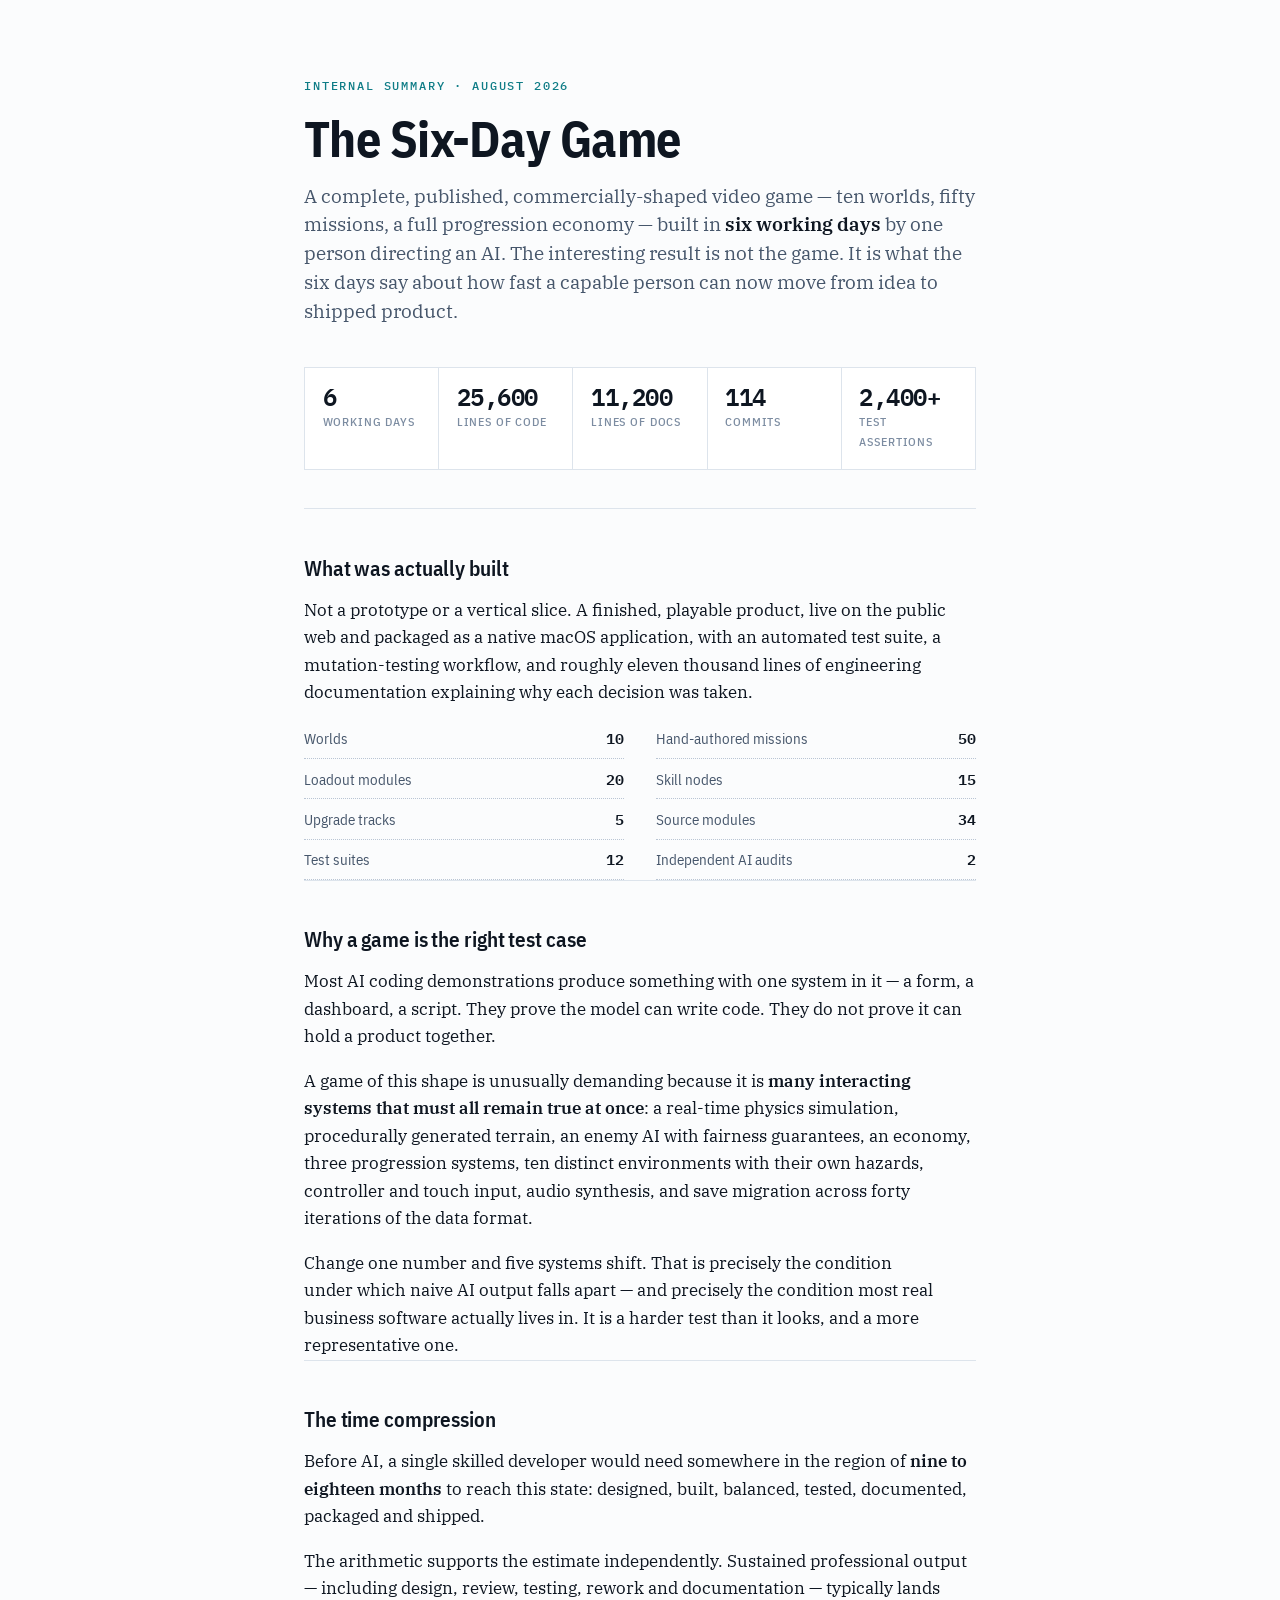
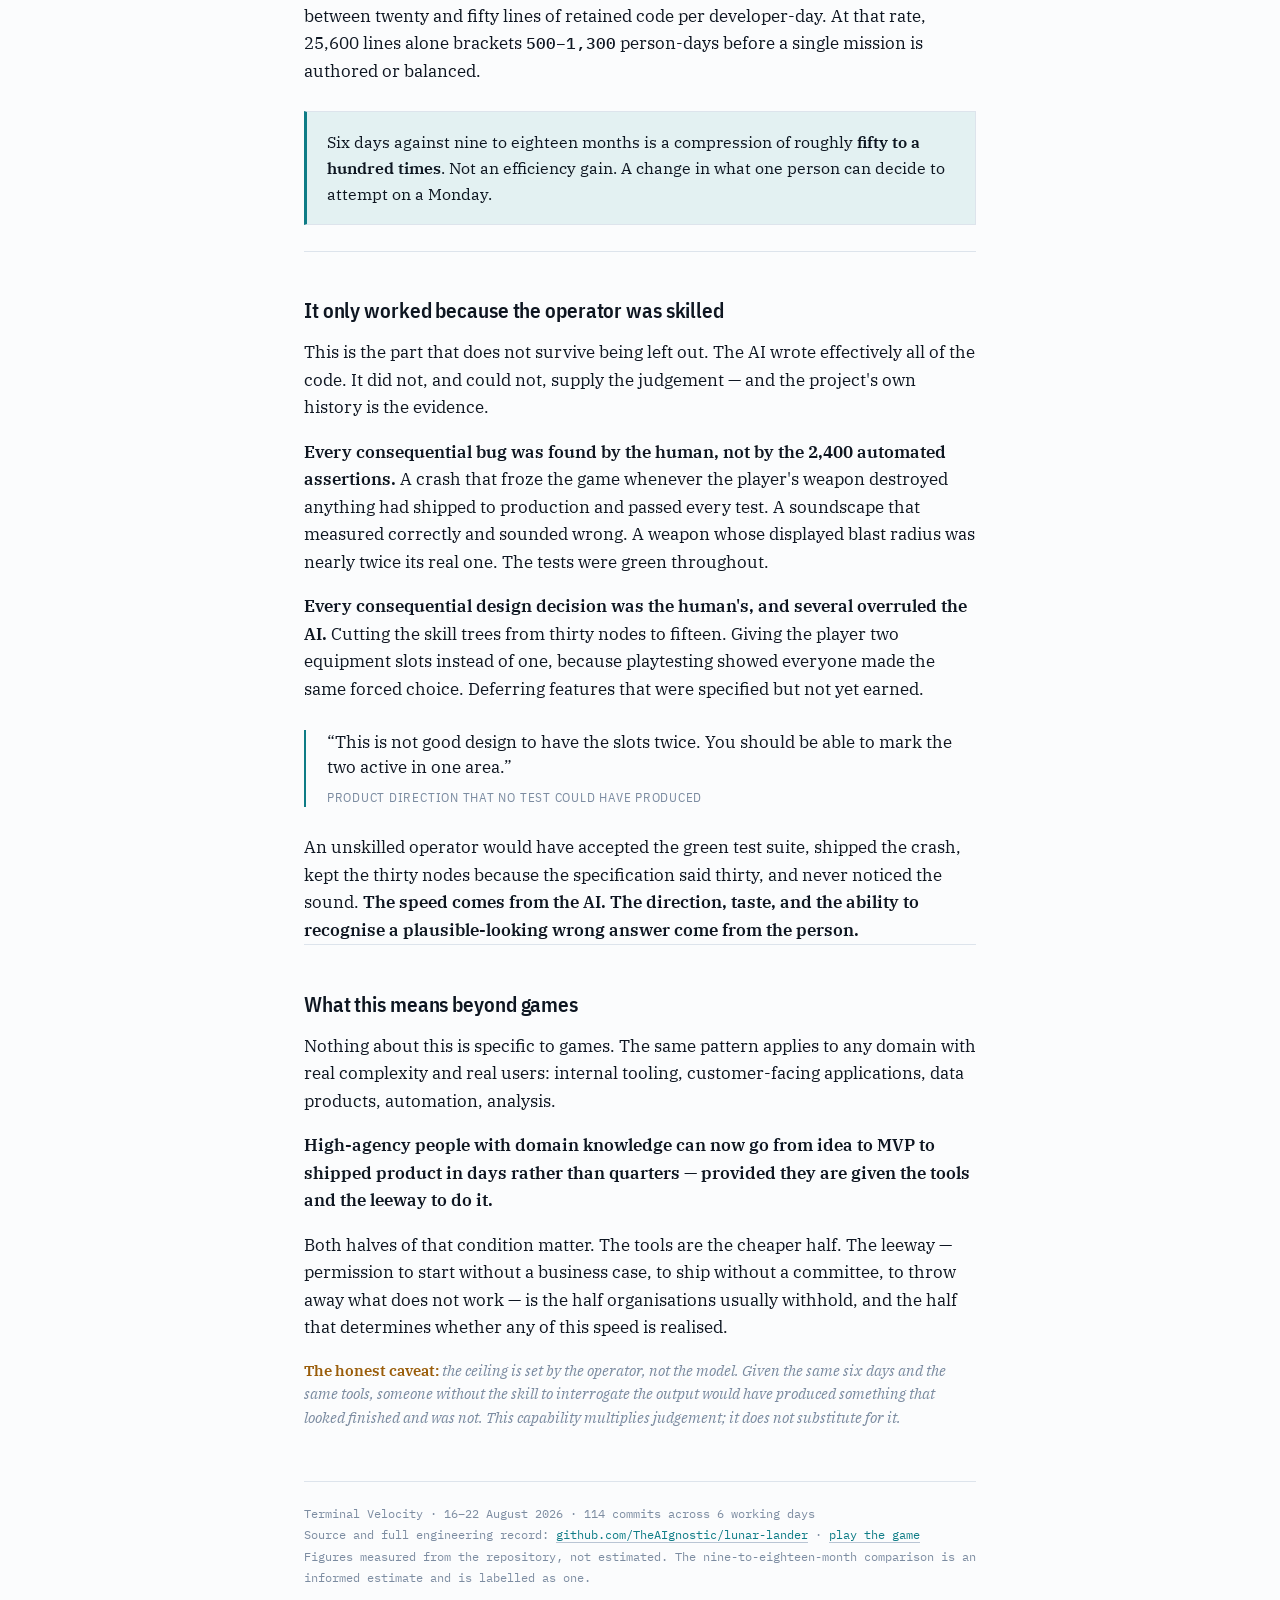
==== docs/six-day-game.html @ 55d77eef "docs: The Six-Day Game — a case-study summary of the project A short management summary of what this" ====
<!DOCTYPE html>
<html lang="en">
<head>
<meta charset="utf-8">
<meta name="viewport" content="width=device-width, initial-scale=1">
<title>The Six-Day Game — Terminal Velocity</title>
<meta name="description" content="A complete, published video game built in six working days by one person directing an AI — and what that says about moving from idea to shipped product.">
<meta name="theme-color" content="#0B1119">
<link rel="icon" href="data:image/svg+xml,<svg xmlns='http://www.w3.org/2000/svg' viewBox='0 0 32 32'><text y='26' font-size='26'>🚀</text></svg>">
<meta property="og:title" content="The Six-Day Game">
<meta property="og:description" content="Ten worlds, fifty missions, 25,600 lines of tested code — built in six working days.">
<meta property="og:type" content="article">
<link rel="preconnect" href="https://fonts.googleapis.com">
<link rel="preconnect" href="https://fonts.gstatic.com" crossorigin>
<link rel="stylesheet" href="https://fonts.googleapis.com/css2?family=IBM+Plex+Mono:wght@400;500;600&family=IBM+Plex+Sans+Condensed:wght@500;600;700&family=IBM+Plex+Serif:ital,wght@0,400;0,600;1,400&display=swap">
</head>
<body>

<style>
  :root {
    --ground:      #FBFCFD;
    --surface:     #FFFFFF;
    --ink:         #0E1621;
    --ink-soft:    #46566B;
    --ink-faint:   #7C8CA1;
    --rule:        #DDE4EC;
    --rule-strong: #B9C5D4;
    --accent:      #0E7C86;
    --accent-soft: #E3F1F2;
    --caution:     #9A5D0A;

    --display: "IBM Plex Sans Condensed", "Helvetica Neue", Arial, sans-serif;
    --body:    "IBM Plex Serif", Georgia, "Times New Roman", serif;
    --mono:    "IBM Plex Mono", ui-monospace, "SF Mono", Menlo, monospace;
  }

  @media (prefers-color-scheme: dark) {
    :root:not([data-theme="light"]) {
      --ground:      #0B1119;
      --surface:     #121B26;
      --ink:         #E7EEF6;
      --ink-soft:    #A2B3C6;
      --ink-faint:   #74879C;
      --rule:        #223040;
      --rule-strong: #35485D;
      --accent:      #5FD8E4;
      --accent-soft: #142A31;
      --caution:     #E0A24B;
    }
  }

  :root[data-theme="dark"] {
    --ground:      #0B1119;
    --surface:     #121B26;
    --ink:         #E7EEF6;
    --ink-soft:    #A2B3C6;
    --ink-faint:   #74879C;
    --rule:        #223040;
    --rule-strong: #35485D;
    --accent:      #5FD8E4;
    --accent-soft: #142A31;
    --caution:     #E0A24B;
  }

  * { box-sizing: border-box; }

  body {
    margin: 0;
    background: var(--ground);
    color: var(--ink);
    font-family: var(--body);
    font-size: 17px;
    line-height: 1.62;
    -webkit-font-smoothing: antialiased;
  }

  .wrap {
    max-width: 47rem;
    margin: 0 auto;
    padding: clamp(2.5rem, 6vw, 5rem) clamp(1.2rem, 5vw, 2.5rem) 5rem;
  }

  .eyebrow {
    font-family: var(--mono);
    font-size: 0.72rem;
    font-weight: 500;
    letter-spacing: 0.16em;
    text-transform: uppercase;
    color: var(--accent);
    margin: 0 0 1.1rem;
  }

  h1 {
    font-family: var(--display);
    font-weight: 700;
    font-size: clamp(2.1rem, 6.5vw, 3.1rem);
    line-height: 1.06;
    letter-spacing: -0.015em;
    text-wrap: balance;
    margin: 0 0 1rem;
  }

  .standfirst {
    font-size: 1.16rem;
    line-height: 1.55;
    color: var(--ink-soft);
    margin: 0 0 2.6rem;
    text-wrap: pretty;
  }
  .standfirst strong { color: var(--ink); font-weight: 600; }

  h2 {
    font-family: var(--display);
    font-weight: 600;
    font-size: 1.34rem;
    letter-spacing: -0.005em;
    text-wrap: balance;
    margin: 0 0 0.7rem;
    padding-top: 2.6rem;
    border-top: 1px solid var(--rule);
  }

  section { display: block; }
  p { margin: 0 0 1.05rem; text-wrap: pretty; }
  p:last-child { margin-bottom: 0; }
  strong { font-weight: 600; }
  em { font-style: italic; color: var(--ink-soft); }

  .num {
    font-family: var(--mono);
    font-variant-numeric: tabular-nums;
    font-weight: 500;
    font-size: 0.95em;
  }

  /* ---- the measured band ---- */
  .figures {
    display: flex;
    flex-wrap: wrap;
    border: 1px solid var(--rule);
    border-width: 1px 0 0 1px;
    margin: 0 0 2.4rem;
  }
  .fig {
    flex: 1 1 8rem;
    background: var(--surface);
    border: 1px solid var(--rule);
    border-width: 0 1px 1px 0;
    padding: 1rem 1.1rem 1.05rem;
    display: flex;
    flex-direction: column;
    gap: 0.28rem;
  }
  .fig b {
    font-family: var(--mono);
    font-variant-numeric: tabular-nums;
    font-weight: 600;
    font-size: 1.5rem;
    line-height: 1;
    letter-spacing: -0.02em;
    color: var(--ink);
  }
  .fig span {
    font-family: var(--display);
    font-size: 0.76rem;
    font-weight: 500;
    letter-spacing: 0.07em;
    text-transform: uppercase;
    color: var(--ink-faint);
  }

  /* ---- inventory list ---- */
  .built {
    list-style: none;
    margin: 1.3rem 0 0;
    padding: 0;
    display: grid;
    grid-template-columns: repeat(auto-fit, minmax(13rem, 1fr));
    gap: 0.55rem 2rem;
  }
  .built li {
    display: flex;
    justify-content: space-between;
    align-items: baseline;
    gap: 1rem;
    padding-bottom: 0.4rem;
    border-bottom: 1px dotted var(--rule-strong);
    font-family: var(--display);
    font-size: 0.93rem;
    color: var(--ink-soft);
  }
  .built li b {
    font-family: var(--mono);
    font-variant-numeric: tabular-nums;
    font-weight: 600;
    color: var(--ink);
  }

  /* ---- pull quote ---- */
  blockquote {
    margin: 1.7rem 0;
    padding: 0 0 0 1.3rem;
    border-left: 2px solid var(--accent);
    font-size: 1.05rem;
    line-height: 1.5;
    color: var(--ink);
  }
  blockquote p { margin: 0 0 0.45rem; }
  blockquote cite {
    display: block;
    font-family: var(--display);
    font-style: normal;
    font-size: 0.8rem;
    letter-spacing: 0.06em;
    text-transform: uppercase;
    color: var(--ink-faint);
  }

  .callout {
    background: var(--accent-soft);
    border: 1px solid var(--rule);
    border-left: 3px solid var(--accent);
    padding: 1.05rem 1.25rem;
    margin: 1.6rem 0;
    font-size: 1.01rem;
  }
  .callout p { margin: 0; }

  .note {
    font-size: 0.92rem;
    color: var(--ink-faint);
    font-style: italic;
  }
  .note b { color: var(--caution); font-style: normal; font-weight: 600; }

  footer {
    margin-top: 3.2rem;
    padding-top: 1.3rem;
    border-top: 1px solid var(--rule);
    font-family: var(--mono);
    font-size: 0.78rem;
    line-height: 1.7;
    color: var(--ink-faint);
  }
  footer a { color: var(--accent); text-decoration: none; border-bottom: 1px solid var(--rule-strong); }
  footer a:hover, footer a:focus-visible { border-bottom-color: var(--accent); }
  a:focus-visible { outline: 2px solid var(--accent); outline-offset: 3px; }
</style>

<div class="wrap">

  <p class="eyebrow">Internal summary · August 2026</p>
  <h1>The Six-Day Game</h1>
  <p class="standfirst">A complete, published, commercially-shaped video game — ten worlds, fifty
  missions, a full progression economy — built in <strong>six working days</strong> by one person
  directing an AI. The interesting result is not the game. It is what the six days say about how
  fast a capable person can now move from idea to shipped product.</p>

  <div class="figures">
    <div class="fig"><b>6</b><span>working days</span></div>
    <div class="fig"><b>25,600</b><span>lines of code</span></div>
    <div class="fig"><b>11,200</b><span>lines of docs</span></div>
    <div class="fig"><b>114</b><span>commits</span></div>
    <div class="fig"><b>2,400+</b><span>test assertions</span></div>
  </div>

  <section>
    <h2>What was actually built</h2>
    <p>Not a prototype or a vertical slice. A finished, playable product, live on the public web and
    packaged as a native macOS application, with an automated test suite, a mutation-testing
    workflow, and roughly eleven thousand lines of engineering documentation explaining why each
    decision was taken.</p>
    <ul class="built">
      <li>Worlds <b>10</b></li>
      <li>Hand-authored missions <b>50</b></li>
      <li>Loadout modules <b>20</b></li>
      <li>Skill nodes <b>15</b></li>
      <li>Upgrade tracks <b>5</b></li>
      <li>Source modules <b>34</b></li>
      <li>Test suites <b>12</b></li>
      <li>Independent AI audits <b>2</b></li>
    </ul>
  </section>

  <section>
    <h2>Why a game is the right test case</h2>
    <p>Most AI coding demonstrations produce something with one system in it — a form, a dashboard, a
    script. They prove the model can write code. They do not prove it can hold a product together.</p>
    <p>A game of this shape is unusually demanding because it is <strong>many interacting systems that
    must all remain true at once</strong>: a real-time physics simulation, procedurally generated
    terrain, an enemy AI with fairness guarantees, an economy, three progression systems, ten distinct
    environments with their own hazards, controller and touch input, audio synthesis, and save
    migration across forty iterations of the data format.</p>
    <p>Change one number and five systems shift. That is precisely the condition under which naive AI
    output falls apart — and precisely the condition most real business software actually lives in.
    It is a harder test than it looks, and a more representative one.</p>
  </section>

  <section>
    <h2>The time compression</h2>
    <p>Before AI, a single skilled developer would need somewhere in the region of <strong>nine to
    eighteen months</strong> to reach this state: designed, built, balanced, tested, documented,
    packaged and shipped.</p>
    <p>The arithmetic supports the estimate independently. Sustained professional output — including
    design, review, testing, rework and documentation — typically lands between twenty and fifty
    lines of retained code per developer-day. At that rate, 25,600 lines alone brackets
    <span class="num">500–1,300</span> person-days before a single mission is authored or balanced.</p>
    <div class="callout">
      <p>Six days against nine to eighteen months is a compression of roughly <strong>fifty to a
      hundred times</strong>. Not an efficiency gain. A change in what one person can decide to
      attempt on a Monday.</p>
    </div>
  </section>

  <section>
    <h2>It only worked because the operator was skilled</h2>
    <p>This is the part that does not survive being left out. The AI wrote effectively all of the
    code. It did not, and could not, supply the judgement — and the project's own history is the
    evidence.</p>
    <p><strong>Every consequential bug was found by the human, not by the 2,400 automated
    assertions.</strong> A crash that froze the game whenever the player's weapon destroyed anything
    had shipped to production and passed every test. A soundscape that measured correctly and sounded
    wrong. A weapon whose displayed blast radius was nearly twice its real one. The tests were green
    throughout.</p>
    <p><strong>Every consequential design decision was the human's, and several overruled the AI.</strong>
    Cutting the skill trees from thirty nodes to fifteen. Giving the player two equipment slots
    instead of one, because playtesting showed everyone made the same forced choice. Deferring
    features that were specified but not yet earned.</p>
    <blockquote>
      <p>“This is not good design to have the slots twice. You should be able to mark the two active
      in one area.”</p>
      <cite>Product direction that no test could have produced</cite>
    </blockquote>
    <p>An unskilled operator would have accepted the green test suite, shipped the crash, kept the
    thirty nodes because the specification said thirty, and never noticed the sound. <strong>The
    speed comes from the AI. The direction, taste, and the ability to recognise a plausible-looking
    wrong answer come from the person.</strong></p>
  </section>

  <section>
    <h2>What this means beyond games</h2>
    <p>Nothing about this is specific to games. The same pattern applies to any domain with real
    complexity and real users: internal tooling, customer-facing applications, data products,
    automation, analysis.</p>
    <p><strong>High-agency people with domain knowledge can now go from idea to MVP to shipped
    product in days rather than quarters — provided they are given the tools and the leeway to do
    it.</strong></p>
    <p>Both halves of that condition matter. The tools are the cheaper half. The leeway — permission
    to start without a business case, to ship without a committee, to throw away what does not work —
    is the half organisations usually withhold, and the half that determines whether any of this
    speed is realised.</p>
    <p class="note"><b>The honest caveat:</b> the ceiling is set by the operator, not the model. Given
    the same six days and the same tools, someone without the skill to interrogate the output would
    have produced something that looked finished and was not. This capability multiplies judgement;
    it does not substitute for it.</p>
  </section>

  <footer>
    Terminal Velocity · 16–22 August 2026 · 114 commits across 6 working days<br>
    Source and full engineering record: <a href="https://github.com/TheAIgnostic/lunar-lander">github.com/TheAIgnostic/lunar-lander</a> · <a href="../">play the game</a><br>
    Figures measured from the repository, not estimated. The nine-to-eighteen-month
    comparison is an informed estimate and is labelled as one.
  </footer>

</div>
</body>
</html>
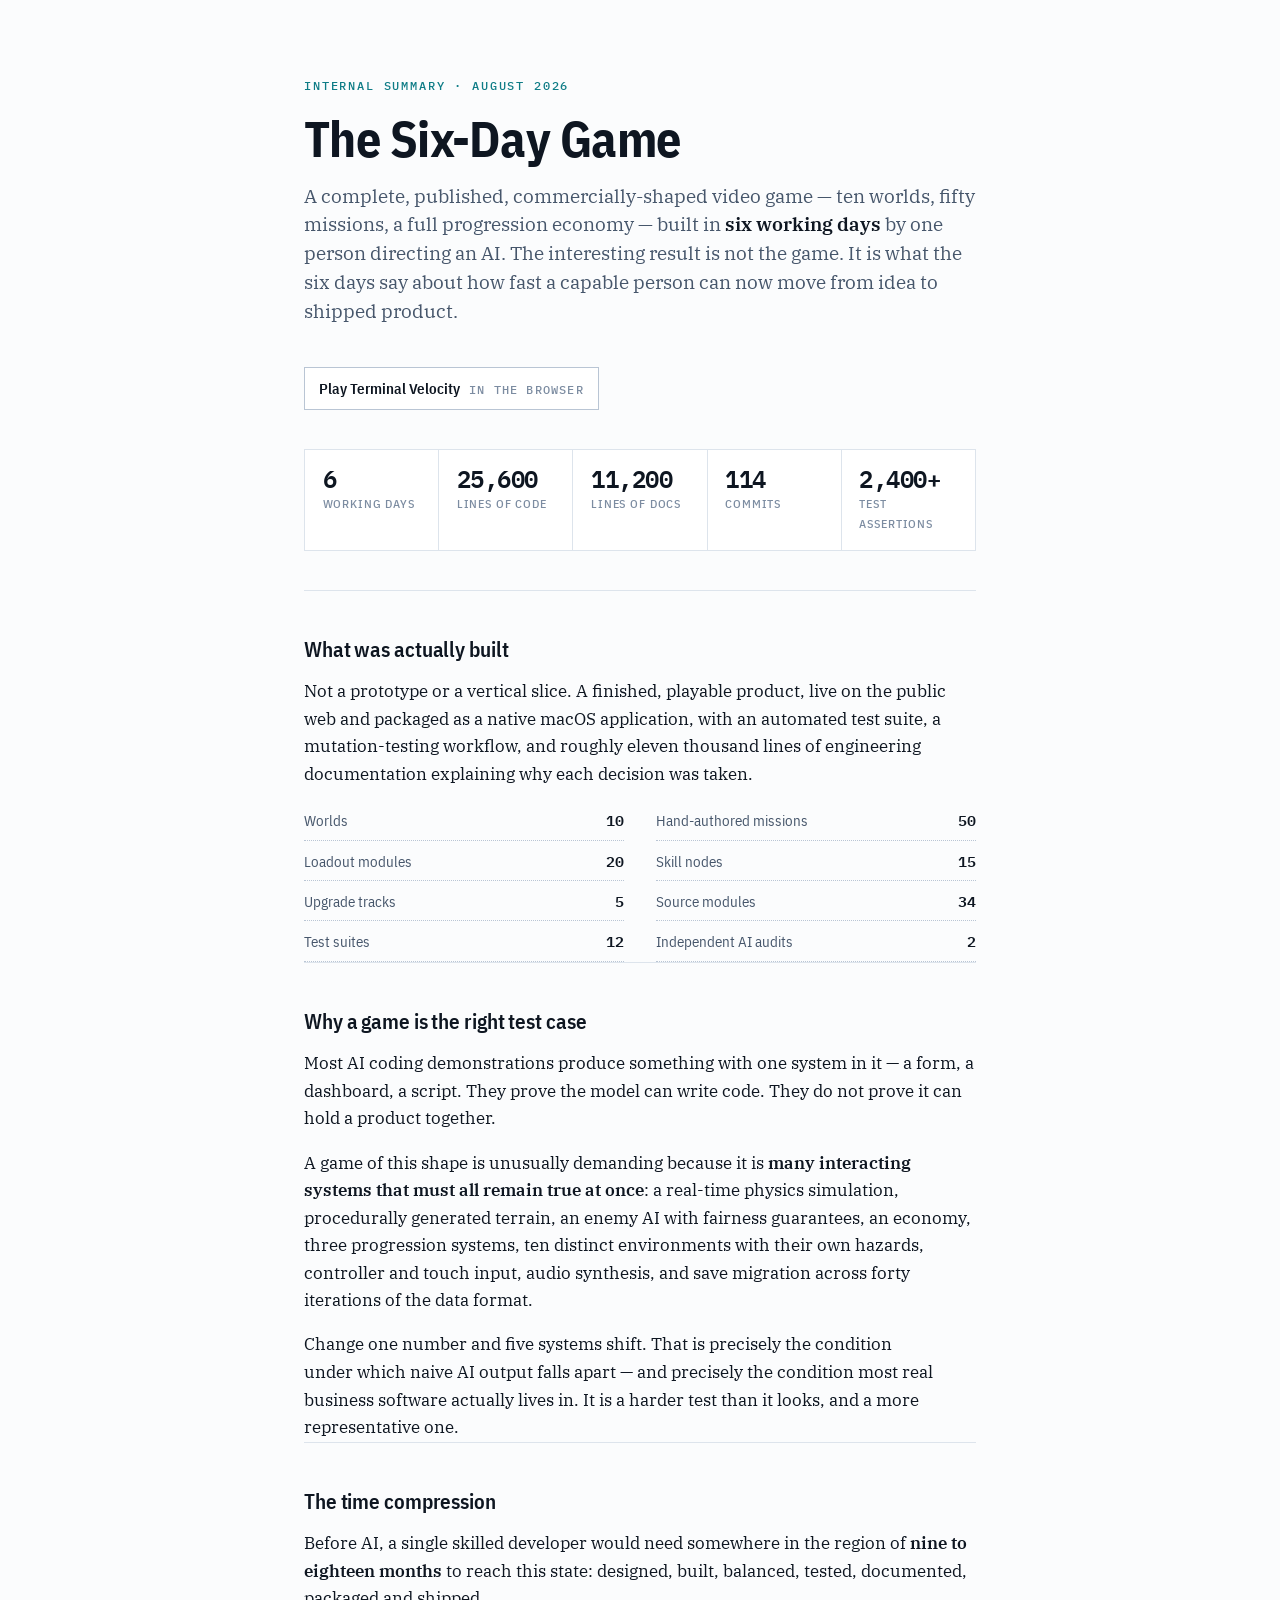
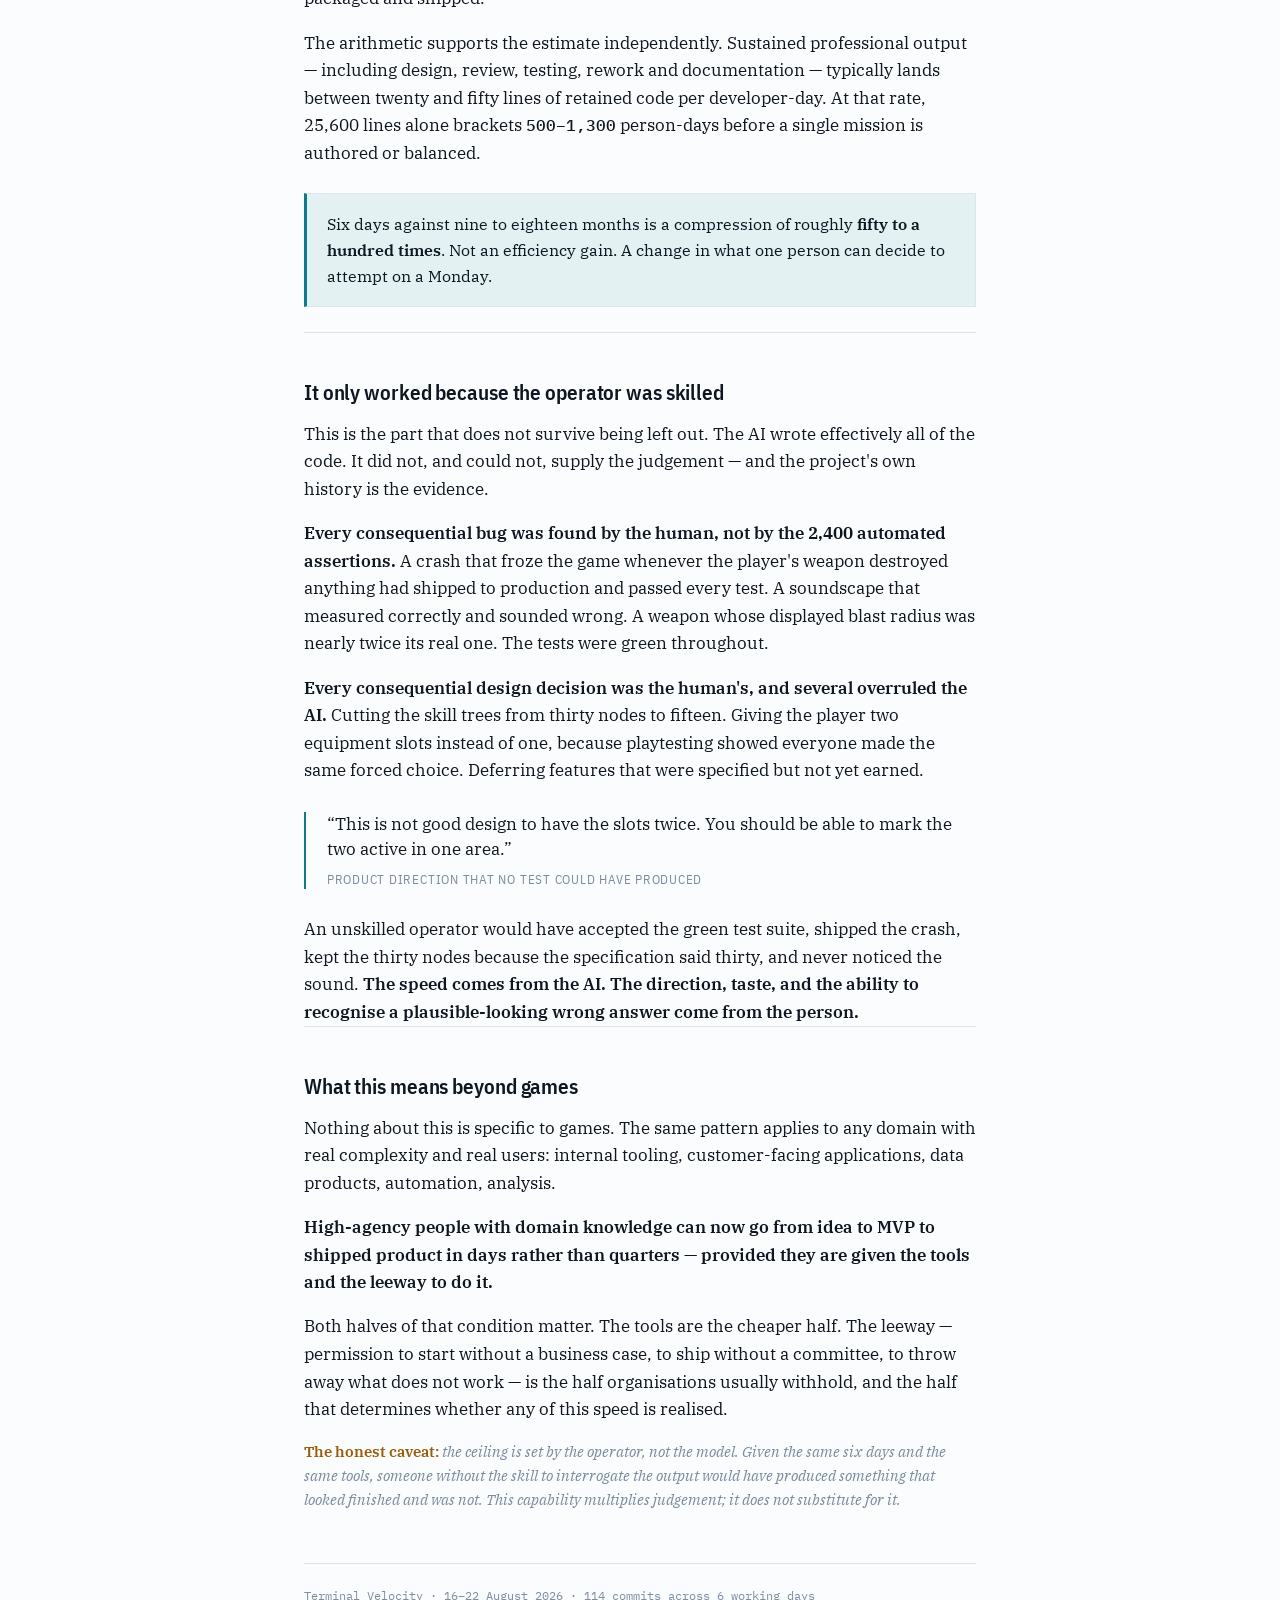
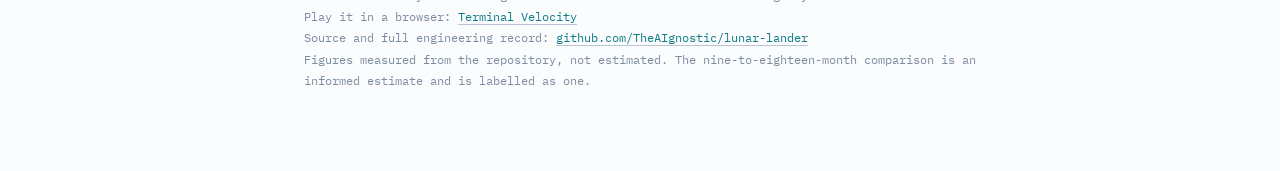
==== commit 53dba400: "docs: a play link in the article, relative so both sites resolve it The summary described a publishe" ====
--- a/docs/six-day-game.html
+++ b/docs/six-day-game.html
@@ -126,6 +126,34 @@
   strong { font-weight: 600; }
   em { font-style: italic; color: var(--ink-soft); }
 
+  /* Relative, so the same file works from either repository's Pages site. */
+  .play {
+    display: inline-flex;
+    align-items: baseline;
+    gap: 0.55rem;
+    margin: 0 0 2.4rem;
+    padding: 0.5rem 0.9rem 0.55rem;
+    border: 1px solid var(--rule-strong);
+    background: var(--surface);
+    font-family: var(--display);
+    font-size: 0.95rem;
+    font-weight: 600;
+    color: var(--ink);
+    text-decoration: none;
+    transition: border-color 120ms ease, color 120ms ease;
+  }
+  .play:hover, .play:focus-visible { border-color: var(--accent); color: var(--accent); }
+  .play span {
+    font-family: var(--mono);
+    font-size: 0.74rem;
+    font-weight: 500;
+    letter-spacing: 0.1em;
+    text-transform: uppercase;
+    color: var(--ink-faint);
+  }
+  .play:hover span, .play:focus-visible span { color: var(--accent); }
+  @media (prefers-reduced-motion: reduce) { .play { transition: none; } }
+
   .num {
     font-family: var(--mono);
     font-variant-numeric: tabular-nums;
@@ -255,6 +283,8 @@
   missions, a full progression economy — built in <strong>six working days</strong> by one person
   directing an AI. The interesting result is not the game. It is what the six days say about how
   fast a capable person can now move from idea to shipped product.</p>
+
+  <a class="play" href="../">Play Terminal Velocity <span>in the browser</span></a>
 
   <div class="figures">
     <div class="fig"><b>6</b><span>working days</span></div>
@@ -357,7 +387,8 @@
 
   <footer>
     Terminal Velocity · 16–22 August 2026 · 114 commits across 6 working days<br>
-    Source and full engineering record: <a href="https://github.com/TheAIgnostic/lunar-lander">github.com/TheAIgnostic/lunar-lander</a> · <a href="../">play the game</a><br>
+    Play it in a browser: <a href="../">Terminal Velocity</a><br>
+    Source and full engineering record: <a href="https://github.com/TheAIgnostic/lunar-lander">github.com/TheAIgnostic/lunar-lander</a><br>
     Figures measured from the repository, not estimated. The nine-to-eighteen-month
     comparison is an informed estimate and is labelled as one.
   </footer>
